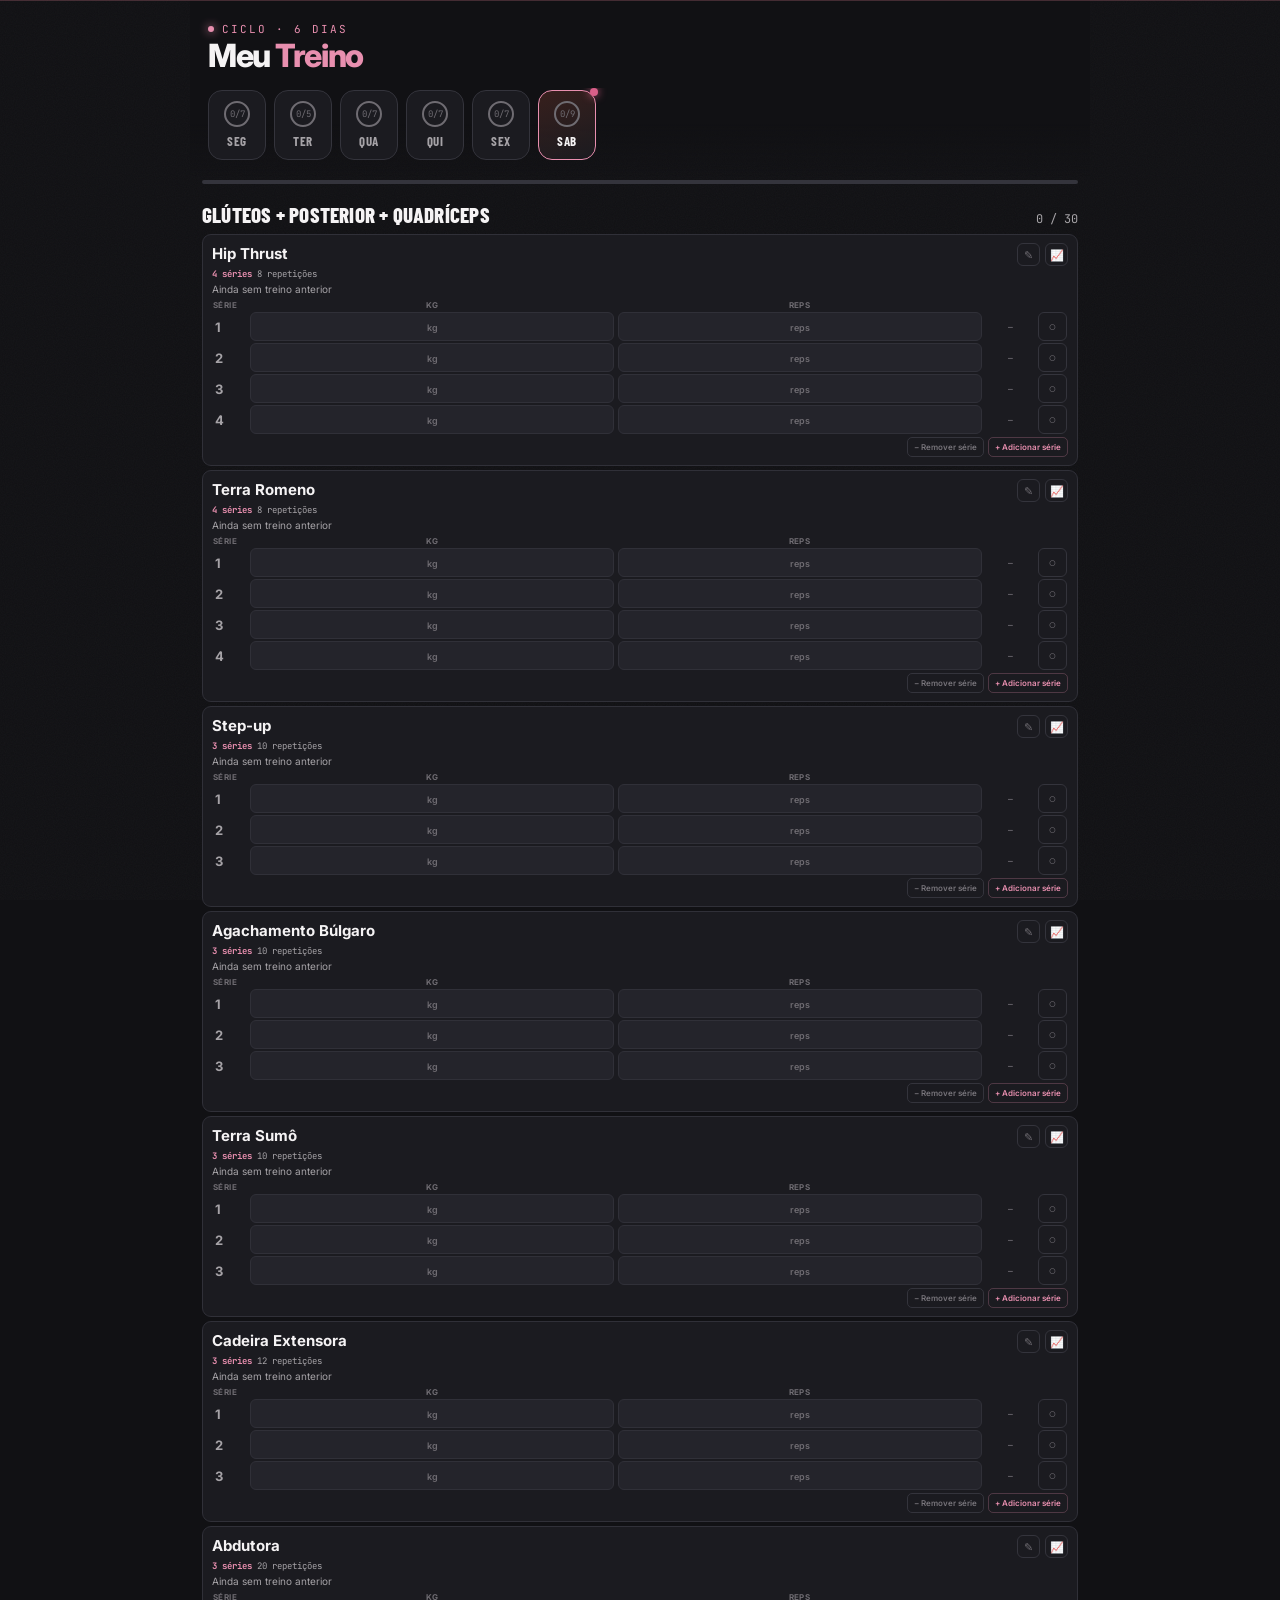
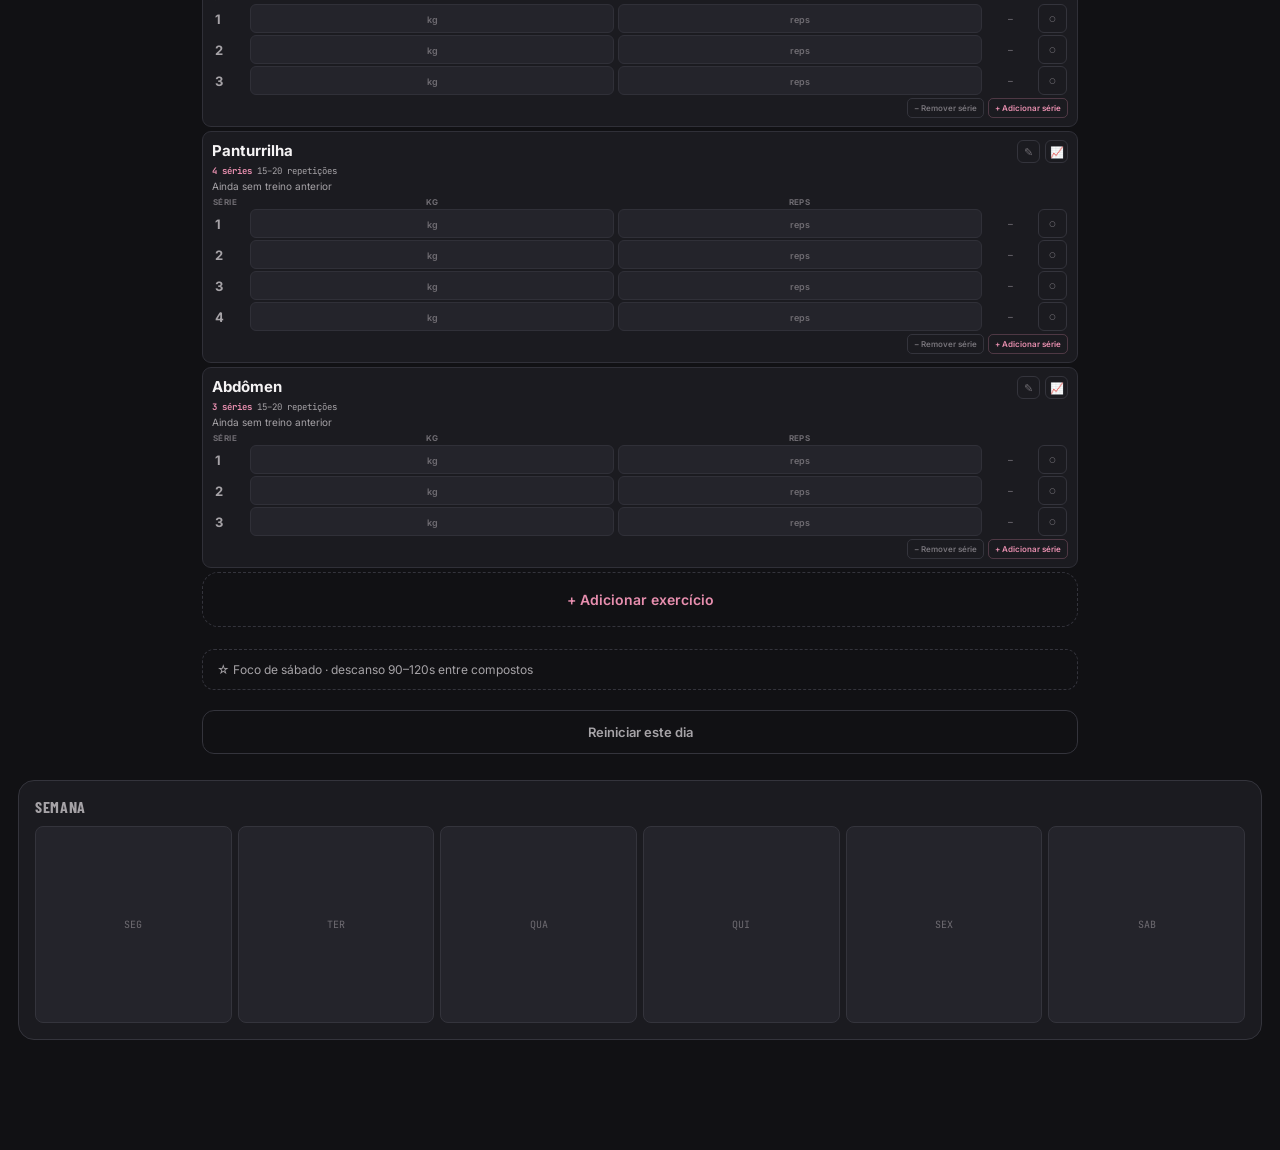
==== index.html @ 40e63bc5 "Update fmt.Println message from 'Hello' to 'Goodbye'" ====
<!DOCTYPE html>
<html lang="pt-BR">
<head>
<meta charset="UTF-8">
<meta name="viewport" content="width=device-width, initial-scale=1.0, maximum-scale=1.0">
<title>Treino — 6 Dias</title>
<link rel="stylesheet" href="css/style.css">
<link rel="preconnect" href="https://fonts.googleapis.com">
<link href="https://fonts.googleapis.com/css2?family=Barlow+Condensed:wght@600;700;800&family=Inter:wght@400;500;600;700&family=JetBrains+Mono:wght@500;700&display=swap" rel="stylesheet">
<style>

  /* =========================================
   1. CORES E CONFIGURAÇÕES
   ========================================= */

  :root{
  --bg: #111114;
  --card: #1B1B20;
  --card-hi: #24242B;
  --line: #34343C;

  --coral: #E88FAF;
  --teal: #D95F89;

  --text: #F5F3F4;
  --muted: #A6A3A7;
  --muted-2: #6F6C72;
}

/* =========================================
   2. BASE DA PÁGINA
   ========================================= */

  *{box-sizing:border-box; -webkit-tap-highlight-color: transparent;}
  html,body{margin:0; padding:0;}
  body{
    background: var(--bg); color: var(--text); font-family:'Inter', sans-serif;
    min-height:100vh; padding-bottom: 110px;
  }
  .save-error{
    position: fixed; top:0; left:0; right:0; z-index:50;
    background: #3A1D16; border-bottom: 1px solid var(--coral); color:#FFD9CC;
    font-family:'Inter',sans-serif; font-size:12px; line-height:1.4;
    padding: 10px 16px; text-align:center;
    transform: translateY(-100%); transition: transform .25s ease;
  }
  .save-error.show{ transform: translateY(0); }

  .noise{
    position:fixed; inset:0; pointer-events:none; opacity:0.035; z-index:0;
    background-image: url("data:image/svg+xml,%3Csvg xmlns='http://www.w3.org/2000/svg' width='120' height='120'%3E%3Cfilter id='n'%3E%3CfeTurbulence type='fractalNoise' baseFrequency='0.9' numOctaves='2' stitchTiles='stitch'/%3E%3C/filter%3E%3Crect width='100%25' height='100%25' filter='url(%23n)'/%3E%3C/svg%3E");
  }

/* =========================================
   3. CABEÇALHO
   ========================================= */

  header{
    position:sticky; top:0; z-index:20;
    background: linear-gradient(180deg, var(--bg) 70%, transparent);
    padding: 22px 18px 10px;
  }
  .eyebrow{
    font-family:'JetBrains Mono', monospace; font-size: 11px; letter-spacing: 0.18em;
    color: var(--coral); text-transform: uppercase; margin-bottom: 4px;
    display:flex; align-items:center; gap:8px;
  }
  .eyebrow::before{
    content:''; width:6px; height:6px; background:var(--coral); border-radius:50%;
    box-shadow: 0 0 10px var(--coral);
  }
 h1{
  font-family:'Inter', sans-serif;
  font-weight:800;
  font-size:32px;
  letter-spacing:-0.04em;
  margin:0 0 16px;
  line-height:1;
  text-transform:none;
  color:var(--text);
}

h1 span{
  color:var(--coral);
}
  h1 span{ color: var(--coral); }

  /* =========================================
   4. DIAS DA SEMANA
   ========================================= */

  .week-strip{ display:flex; gap:8px; overflow-x:auto; padding: 2px 0 6px; scrollbar-width:none; }
  .week-strip::-webkit-scrollbar{display:none;}
  .day-tab{
    flex: 0 0 auto; display:flex; flex-direction:column; align-items:center; gap:6px;
    padding: 10px 14px; border-radius: 14px; border:1px solid var(--line); background: var(--card);
    cursor:pointer; min-width: 58px; transition: all .15s ease; position:relative;
  }
  .day-tab .d{
    font-family:'Barlow Condensed', sans-serif; font-weight:700; font-size:13px;
    letter-spacing:0.04em; color:var(--muted); text-transform:uppercase;
  }
  .day-tab .ring{
    width:26px; height:26px; border-radius:50%; border:2px solid var(--muted-2);
    display:flex; align-items:center; justify-content:center;
    font-family:'JetBrains Mono',monospace; font-size:9px; color:var(--muted-2);
  }
  .day-tab.active{ border-color: var(--coral); background: linear-gradient(160deg, rgba(255,107,74,0.16), var(--card)); }
  .day-tab.active .d{ color: var(--text); }
  .day-tab.today::after{
    content:''; position:absolute; top:-3px; right:-3px; width:8px; height:8px; border-radius:50%;
    background:var(--teal); box-shadow: 0 0 8px var(--teal);
  }
  .day-tab.done .ring{ border-color: var(--teal); color:var(--teal); }
  .day-tab.done .ring::after{ content:'✓'; }

  main{ padding: 8px 18px 0; position:relative; z-index:1; }

  /* =========================================
   5. GRUPOS MUSCULARES
   ========================================= */

  .group-header{ display:flex; justify-content:space-between; align-items:flex-end; margin: 18px 0 12px; }
  .group-header .muscle{
    font-family:'Barlow Condensed', sans-serif; font-weight:700; font-size:24px;
    text-transform:uppercase; letter-spacing:0.01em;
  }
  .group-header .count{ font-family:'JetBrains Mono', monospace; font-size:12px; color:var(--muted); }

  .progress-track{ height:4px; background:var(--line); border-radius:2px; overflow:hidden; margin-bottom:18px; }
  .progress-fill{
    height:100%; background: linear-gradient(90deg, var(--coral), #FF9166); border-radius:2px;
    transition: width .35s ease;
  }

  /* =========================================
   6. CARDS DOS EXERCÍCIOS
   ========================================= */

  .exercise.checked{
    border-color: rgba(73,184,166,0.4);
    background: linear-gradient(160deg, rgba(73,184,166,0.09), var(--card));
  }
  .ex-row{ display:flex; align-items:flex-start; gap:12px; }
  .ex-body{ flex:1; min-width:0; }
  .ex-name-row{ display:flex; align-items:center; gap:8px; }
.ex-name{
  font-weight:700;
  font-size:13px;
  flex:1;
  line-height:1.1;
}
  .exercise.checked .ex-name{ color: var(--muted); text-decoration: line-through; text-decoration-color: var(--muted-2); }
  .icon-btn{
    flex: 0 0 auto; width:24px; height:24px; border-radius:7px; border:1px solid var(--line);
    background:transparent; color:var(--muted-2); display:flex; align-items:center; justify-content:center;
    cursor:pointer; font-size:11px;
  }
  .icon-btn.on{ color: var(--coral); border-color: var(--coral); }
 .ex-meta{
  font-family:'JetBrains Mono',monospace;
  font-size:9px;
  color:var(--muted);
  display:flex;
  gap:6px;
  flex-wrap:wrap;
  margin-top:2px;
  align-items:center;
}
  .ex-meta b{ color:var(--coral); font-weight:700; }
  .exercise.checked .ex-meta b{ color: var(--teal); }
  .set-count{ font-family:'JetBrains Mono',monospace; color: var(--muted-2); margin-left:auto; }
  .exercise.checked .set-count{ color: var(--teal); }

.weight-input{
  flex:0 0 auto;
  width:74px;
  background:#FFF;
  border:1px solid var(--line);
  border-radius:10px;
  color:var(--text);
  font-family:'Inter',sans-serif;
  font-size:13px;
  text-align:center;
  padding:10px 4px;
}
  .weight-input::placeholder{ color: var(--muted-2); font-size:10px; }
  .weight-input:focus{ outline:none; border-color: var(--coral); }

  .prev-chip{ margin-top:6px; font-family:'JetBrains Mono',monospace; font-size:11px; color: var(--muted-2); }
  .prev-chip b{ color: var(--coral); font-weight:700; }
  .prev-chip.empty{ font-style: italic; }

/* =========================================
   7. TABELA DE SÉRIES
   ========================================= */

.set-table{
  margin-top:7px;
  width:100%;
}

.set-table-header{
  padding:0 2px 3px;
  color:var(--muted-2);
  font-size:8px;
  font-weight:700;
  letter-spacing:.06em;
  text-align:center;
}

.set-table-header div:first-child{
  text-align:left;
}

.set-table-row{
  margin-bottom:3px;
}

.set-number{
  font-size:14px;
  font-weight:700;
  color:var(--muted);
  padding-left:4px;
}

.set-input{
  width:100%;
  height:30px;

  border:1px solid #303038;
  background:#24242B;
  border-radius:6px;

  color:var(--text);

  font-family:'Inter',sans-serif;
  font-size:13px;
  font-weight:700;

  text-align:center;
  padding:2px 3px;
}

.set-input::placeholder{
  color:var(--muted-2);
  font-size:9px;
}

.set-input:focus{
  outline:none;
  border-color:var(--coral);
  box-shadow:0 0 0 2px rgba(232,143,175,.12);
}

.set-check{
  width:30px;
  height:30px;
  border-radius:8px;
  border:1px solid #34343C;
  background:#1B1B20;
  color:var(--muted-2);
  font-size:14px;
  font-weight:700;
  cursor:pointer;
}

.set-check.done{
  background:var(--coral);
  border-color:var(--coral);
  color:#111114;
}

/* =========================================
   8. HISTÓRICO
   ========================================= */

.previous-workout{
  margin-top:3px;
  font-size:10px;
  color:var(--muted);
}

.previous-workout strong{
  color:var(--coral);
  font-weight:700;
}

.copy-weight-btn{
  margin-left:6px;
  padding:2px 6px;
  border-radius:5px;
  border:1px solid rgba(232,143,175,.3);
  background:transparent;
  color:var(--coral);
  font-family:'Inter',sans-serif;
  font-size:9px;
  font-weight:600;
  cursor:pointer;
}

.copy-weight-btn:active{
  transform:scale(.96);
}

.previous-workout strong{
  color:var(--coral);
  font-weight:700;
}
  .set-pill{
    width:34px; height:34px; border-radius:10px; border: 2px solid var(--muted-2);
    display:flex; align-items:center; justify-content:center;
    font-family:'JetBrains Mono',monospace; font-weight:700; font-size:13px;
    color: var(--muted); cursor:pointer; transition: all .12s ease; flex: 0 0 auto;
  }
  .set-pill:active{ transform: scale(0.92); }
  .set-pill.on{ background: var(--teal); border-color: var(--teal); color:#0E1A18; }
  .set-adjust{
    width:34px; height:34px; border-radius:10px; border: 1px dashed var(--line); background:transparent;
    display:flex; align-items:center; justify-content:center; color:var(--muted); cursor:pointer;
    font-size:16px; flex:0 0 auto;
  }
  .set-adjust:active{ border-color: var(--coral); color:var(--coral); }
  .set-adjust.minus{ font-size:18px; }

  .mini-hist{ display:flex; gap:6px; overflow-x:auto; margin-top:12px; scrollbar-width:none; }
  .mini-hist::-webkit-scrollbar{ display:none; }
  .mh-chip{
    flex: 0 0 auto; display:flex; flex-direction:column; align-items:center; gap:2px;
    padding: 6px 10px; border-radius:8px; background: var(--card-hi); border:1px solid var(--line);
    font-family:'JetBrains Mono',monospace; font-size:10px;
  }
  .mh-chip .mh-d{ color: var(--muted-2); }
  .mh-chip .mh-w{ color: var(--text); font-weight:700; font-size:12px; }
  .mh-chip.up .mh-w{ color: var(--teal); }
  .mh-chip.down .mh-w{ color: var(--coral); }

  .history-panel{ margin-top:12px; padding-top:12px; border-top:1px dashed var(--line); display:none; }
  .history-panel.open{ display:block; }
  .history-panel .h-title{
    font-family:'JetBrains Mono',monospace; font-size:10px; letter-spacing:0.08em;
    color:var(--muted-2); text-transform:uppercase; margin-bottom:8px;
  }

/* 8.1 LISTA DO HISTÓRICO */

  .hist-list{ display:flex; flex-direction:column; gap:6px; }
  .hist-item{ display:flex; justify-content:space-between; align-items:center; font-family:'JetBrains Mono',monospace; font-size:12px; }
  .hist-item .hd{ color:var(--muted); }
  .hist-item .hw{ color:var(--text); font-weight:700; }
  .hist-item .hw.up{ color: var(--teal); }
  .hist-item .hw.down{ color: var(--coral); }
  .hist-empty{ font-size:12px; color:var(--muted-2); font-style:italic; }

/* 8.2 EDIÇÃO DO EXERCÍCIO */

  .edit-panel{
    margin-top:12px; padding-top:12px; border-top:1px dashed var(--line);
    display:none; flex-direction:column; gap:8px;
  }
  .edit-panel.open{ display:flex; }
  .edit-panel label{
    font-family:'JetBrains Mono',monospace; font-size:10px; letter-spacing:0.06em;
    color:var(--muted-2); text-transform:uppercase; margin-bottom:3px; display:block;
  }
  .edit-panel input{
    width:100%; background: var(--card-hi); border:1px solid var(--line); border-radius:8px;
    color: var(--text); font-family:'Inter',sans-serif; font-size:13px; padding:9px 10px;
  }
  .edit-panel input:focus{ outline:none; border-color: var(--coral); }
  .edit-row-actions{ display:flex; gap:8px; margin-top:4px; }
  .edit-row-actions button{
    flex:1; padding:9px 0; border-radius:9px; border:1px solid var(--line); background:transparent;
    color: var(--text); font-family:'Inter',sans-serif; font-weight:600; font-size:12px; cursor:pointer;
  }
  .edit-row-actions button.save{ background: var(--teal); border-color: var(--teal); color:#0E1A18; }
  .edit-row-actions button.del{ color: var(--coral); border-color: var(--coral-dim, #7A3A2C); }

  .rest-note{
    display:flex; align-items:center; gap:8px; font-size:12px; color:var(--muted); margin: 22px 0 10px;
    padding: 12px 14px; border-radius:12px; border:1px dashed var(--line);
  }

  /* =========================================
   9. ADICIONAR EXERCÍCIO
   ========================================= */

  .add-exercise-card{
    border: 1px dashed var(--line); border-radius:16px; padding:14px 16px; margin-bottom:10px;
  }
  .add-exercise-btn{
    display:flex; align-items:center; justify-content:center; gap:8px; width:100%;
    background:transparent; border:none; color: var(--coral); font-family:'Inter',sans-serif;
    font-weight:600; font-size:14px; cursor:pointer; padding:4px 0;
  }
  .add-form{ display:none; flex-direction:column; gap:8px; margin-top:12px; }
  .add-form.open{ display:flex; }
  .add-form label{
    font-family:'JetBrains Mono',monospace; font-size:10px; letter-spacing:0.06em;
    color:var(--muted-2); text-transform:uppercase; margin-bottom:3px; display:block;
  }
  .add-form input{
    width:100%; background: var(--card-hi); border:1px solid var(--line); border-radius:8px;
    color: var(--text); font-family:'Inter',sans-serif; font-size:13px; padding:9px 10px;
  }
  .add-form input:focus{ outline:none; border-color: var(--coral); }
  .add-form .stepper{ display:flex; align-items:center; gap:10px; }
  .add-form .stepper button{
    width:32px; height:32px; border-radius:8px; border:1px solid var(--line); background:transparent;
    color:var(--text); font-size:16px; cursor:pointer;
  }
  .add-form .stepper .val{ font-family:'JetBrains Mono',monospace; font-weight:700; font-size:14px; min-width:20px; text-align:center; }
  .add-form .actions{ display:flex; gap:8px; margin-top:4px; }
  .add-form .actions button{
    flex:1; padding:10px 0; border-radius:9px; border:1px solid var(--line); background:transparent;
    color: var(--text); font-family:'Inter',sans-serif; font-weight:600; font-size:13px; cursor:pointer;
  }
  .add-form .actions button.save{ background: var(--coral); border-color: var(--coral); color:#20120C; }

  .reset-btn{
    display:block; width:100%; margin: 20px 0 4px; padding: 13px; background: transparent;
    border:1px solid var(--line); border-radius:12px; color: var(--muted); font-family:'Inter',sans-serif;
    font-weight:600; font-size:13px; cursor:pointer;
  }
  .reset-btn:active{ border-color: var(--coral); color: var(--coral); }

/* =========================================
   10. RESUMO DA SEMANA
   ========================================= */

  .week-summary{ margin: 26px 18px 0; padding: 16px; border-radius:16px; background: var(--card); border:1px solid var(--line); }
  .week-summary .title{
    font-family:'Barlow Condensed',sans-serif; font-weight:700; font-size:16px;
    text-transform:uppercase; letter-spacing:0.04em; color:var(--muted); margin-bottom:10px;
  }
  .grid6{ display:grid; grid-template-columns: repeat(6,1fr); gap:6px; }
  .grid6 .cell{
    aspect-ratio:1; border-radius:8px; background:var(--card-hi); display:flex; align-items:center;
    justify-content:center; font-family:'JetBrains Mono',monospace; font-size:10px; color:var(--muted-2);
    border:1px solid var(--line);
  }
  .grid6 .cell.done{ background: rgba(73,184,166,0.18); border-color:var(--teal); color:var(--teal); }

/* =========================================
   11. RELÓGIO DE DESCANSO
   ========================================= */

.timer-bar{
  position:fixed;
  left:calc(50% - 360px);
  bottom:12px;
  right:auto;

  width:190px;

  z-index:40;

  background:#1B1B20;
  border:1px solid #303038;
  border-radius:10px;

  padding:7px 8px;

  box-shadow:0 6px 18px rgba(0,0,0,.40);

  display:none;
}

.timer-bar.show{
  display:block;
}

.timer-top{
  display:flex;
  align-items:center;
  justify-content:space-between;
  margin-bottom:4px;
}

.timer-label{
  font-family:'JetBrains Mono',monospace;
  font-size:8px;
  letter-spacing:.06em;
  color:var(--muted);
  text-transform:uppercase;
}

.timer-digits{
  font-family:'JetBrains Mono',monospace;
  font-weight:700;
  font-size:18px;
  line-height:1;
  color:var(--text);
}

.timer-digits.done{
  color:var(--teal);
}

.timer-track{
  height:3px;
  background:var(--line);
  border-radius:2px;
  overflow:hidden;
  margin-bottom:5px;
}

.timer-fill{
  height:100%;
  background:var(--coral);
  border-radius:2px;
  transition:width 1s linear;
}

.timer-controls{
  display:flex;
  gap:4px;
  align-items:center;
}

.timer-controls button{
  flex:1;
  padding:5px 0;

  border-radius:6px;
  border:1px solid var(--line);

  background:transparent;
  color:var(--text);

  font-family:'Inter',sans-serif;
  font-weight:600;
  font-size:9px;

  cursor:pointer;
}

.timer-controls button.ghost{
  flex:0 0 auto;
  padding:5px 7px;
  color:var(--muted);
}

.timer-presets{
  display:flex;
  gap:4px;
  margin-top:5px;
}

.timer-presets button{
  flex:1;
  padding:3px 0;

  border-radius:5px;
  border:1px solid var(--line);

  background:transparent;
  color:var(--muted);

  font-family:'JetBrains Mono',monospace;
  font-size:8px;

  cursor:pointer;
}

.timer-presets button.active{
  border-color:var(--coral);
  color:var(--coral);
}


/* =========================================
   12. CELULAR
   ========================================= */
   
   @media(max-width:700px){

  .timer-bar{
  width:230px;
  left:10px;
  right:auto;
  bottom:10px;
  padding:9px 10px;
}

  .timer-digits{
    font-size:17px;
  }

  .timer-controls button{
    font-size:8px;
    padding:4px 0;
  }

  .timer-presets button{
    font-size:8px;
    padding:3px 0;
  }

}
/* =========================================
   13. LAYOUT COMPACTO
   ========================================= */

main{
  max-width:900px;
  margin:0 auto;
  padding:4px 12px 0;
}

header{
  max-width:900px;
  margin:0 auto;
}

/* Título do grupo */

.group-header{
  margin:12px 0 7px;
}

.group-header .muscle{
  font-size:21px;
  font-weight:800;
}

/* =========================================
   CARD DO EXERCÍCIO
   ========================================= */

.exercise{
  width:100%;
  background:#1B1B20;
  border:1px solid #303038;
  border-radius:9px;
  padding:8px 9px;
  margin-bottom:4px;
  box-shadow:none;
}

.exercise.checked{
  background:#1B1B20;
}

/* =========================================
   CABEÇALHO DO EXERCÍCIO
   ========================================= */

.ex-row{
  display:flex;
  align-items:flex-start;
  gap:6px;
}

.ex-body{
  flex:1;
  min-width:0;
}

.ex-name-row{
  display:flex;
  align-items:center;
  gap:5px;
}

.ex-name{
  font-size:15px;
  font-weight:700;
  line-height:1.1;
  flex:1;
}

.icon-btn{
  width:23px;
  height:23px;
  border-radius:6px;
  font-size:11px;
}

/* Série / repetições */

.ex-meta{
  font-size:9px;
  gap:5px;
  margin-top:2px;
}

/* =========================================
   ÚLTIMO TREINO
   ========================================= */

.copy-weight-btn{
  margin-left:6px;
  padding:2px 6px;
  border-radius:5px;
  border:1px solid rgba(232,143,175,.3);
  background:transparent;
  color:var(--coral);
  font-family:'Inter',sans-serif;
  font-size:9px;
  font-weight:600;
  cursor:pointer;
}

.copy-weight-btn:active{
  transform:scale(.96);
}

/* =========================================
   TABELA
   SÉRIE | KG | REPS | ANT. | ✓
   ========================================= */

.set-table{
  width:100%;
  margin-top:5px;
}

.set-table-header,
.set-table-row{
  display:grid;
  grid-template-columns:
    34px
    minmax(0,1fr)
    minmax(0,1fr)
    48px
    30px;

  gap:4px;
  align-items:center;
}

/* Cabeçalho */

.set-table-header{
  padding:0 1px 2px;

  color:var(--muted-2);

  font-size:8px;
  font-weight:700;

  letter-spacing:.05em;
  text-align:center;
}

.set-table-header div:first-child{
  text-align:left;
}

/* Linhas */

.set-table-row{
  margin-bottom:2px;
}

/* Número da série */

.set-number{
  font-size:13px;
  font-weight:700;
  color:var(--muted);
  padding-left:3px;
}

/* =========================================
   KG / REPS
   ========================================= */

.set-input{
  width:100%;
  height:29px;

  border:1px solid #303038;
  background:#24242B;
  border-radius:6px;

  color:var(--text);

  font-family:'Inter',sans-serif;
  font-size:12px;
  font-weight:600;

  text-align:center;

  padding:2px 3px;
}

.set-input::placeholder{
  color:var(--muted-2);
  font-size:9px;
}

.set-input:focus{
  outline:none;
  border-color:var(--coral);
  box-shadow:0 0 0 1px rgba(232,143,175,.12);
}

/* =========================================
   13.1 PESO ANTERIOR
   ========================================= */

.previous-weight{
  text-align:center;

  color:var(--muted-2);

  font-family:'JetBrains Mono',monospace;
  font-size:8px;
  font-weight:600;

  white-space:nowrap;
  overflow:hidden;
}

/* =========================================
   13.2 MARCAR SÉRIE
   ========================================= */

.set-check{
  width:29px;
  height:29px;

  border-radius:6px;
  border:1px solid #34343C;

  background:#1B1B20;

  color:var(--muted-2);

  font-size:13px;
  font-weight:700;

  cursor:pointer;
}

.set-check.done{
  background:var(--coral);
  border-color:var(--coral);
  color:#111114;
}

/* =========================================
   13.3 BOTÕES DE SÉRIE
   ========================================= */

.series-actions{
  display:flex;
  justify-content:flex-end;
  gap:4px;
  margin-top:3px;
}

.series-actions button{
  height:20px;
  padding:0 6px;

  border-radius:5px;
  border:1px solid #34343C;

  background:transparent;
  color:#77747A;

  font-family:'Inter',sans-serif;
  font-size:8px;
  font-weight:600;

  cursor:pointer;
}

.series-actions .add-set-btn{
  color:var(--coral);
  border-color:rgba(232,143,175,.25);
}

/* =========================================
   MOBILE
   ========================================= */

@media(max-width:700px){

.timer-bar{
  width:205px;
  right:8px;
  bottom:8px;
  padding:7px 9px;
  border-radius:11px;
}

.timer-digits{
  font-size:21px;
}

.timer-controls button{
  font-size:8px;
  padding:5px 0;
}

.timer-presets button{
  font-size:8px;
  padding:3px 0;
}

.timer-bar{
  width: 230px;
  right: 10px;
  bottom: 10px;
  padding: 9px 10px;
}

  main{
    padding:4px 10px 0;
  }

  header{
    padding:16px 10px 7px;
  }

  h1{
    font-size:29px;
    margin-bottom:10px;
  }

  .week-strip{
    gap:5px;
  }

  .day-tab{
    min-width:52px;
    padding:7px 10px;
    border-radius:9px;
  }

  .day-tab .ring{
    width:23px;
    height:23px;
  }

  .group-header{
    margin:11px 0 6px;
  }

  .group-header .muscle{
    font-size:20px;
  }

  .exercise{
    padding:8px;
    border-radius:8px;
    margin-bottom:4px;
  }

  .ex-name{
    font-size:15px;
  }

  .ex-meta{
    font-size:9px;
  }

  .previous-workout{
    font-size:9px;
  }

  .set-table{
    margin-top:5px;
  }

  .set-table-header,
.set-table-row{
  display:grid;
  grid-template-columns: 38px 72px 72px 48px 30px;
  gap:4px;
  align-items:center;
}

.set-table{
  width:max-content;
  min-width:0;
  margin-top:5px;
}

 .set-input{
  width:72px;
  height:30px;

  border:1px solid #303038;
  background:#24242B;
  border-radius:6px;

  color:var(--text);

  font-family:'Inter',sans-serif;
  font-size:13px;
  font-weight:700;

  text-align:center;
  padding:2px 3px;
}

  .set-check{
    width:28px;
    height:28px;
  }

  .set-number{
    font-size:12px;
  }

.previous-weight{
  width:48px;
  text-align:center;

  color:var(--muted-2);

  font-family:'JetBrains Mono',monospace;
  font-size:8px;
  font-weight:600;

  white-space:nowrap;
}
/* BOTÕES DE SÉRIE */

.series-actions{
  display:flex;
  justify-content:center;
  gap:4px;
  margin-top:4px;
}

.series-actions button{
  flex:0 0 auto;
  height:22px;
  padding:0 7px;
  border-radius:5px;
  border:1px solid #34343C;
  background:transparent;
  color:#77747A;
  font-family:'Inter',sans-serif;
  font-size:9px;
  font-weight:600;
  cursor:pointer;
}

.series-actions .add-set-btn{
  color:#E88FAF;
  border-color:rgba(232,143,175,.25);
}

.series-actions .remove-set-btn{
  color:#77747A;
}

} /* fecha o @media */

</style>
</head>
<body>
<div class="noise"></div>
<div class="save-error" id="saveError">⚠ Não foi possível salvar. Seu navegador pode estar bloqueando armazenamento local (modo privado/anônimo, ou espaço cheio). Os dados desta sessão podem se perder ao fechar a aba.</div>

<header>
  <div class="eyebrow">Ciclo · 6 dias</div>
<h1>Meu <span>Treino</span></h1>
  <div class="week-strip" id="weekStrip"></div>
</header>

<main>
  <div class="progress-track"><div class="progress-fill" id="progressFill" style="width:0%"></div></div>
  <div class="group-header">
    <div class="muscle" id="muscleTitle"></div>
    <div class="count" id="exCount"></div>
  </div>
  <div id="exerciseList"></div>

  <div class="add-exercise-card">
    <button class="add-exercise-btn" id="addExBtn">+ Adicionar exercício</button>
    <div class="add-form" id="addForm">
      <div>
        <label>Nome do exercício</label>
        <input type="text" id="newExName" placeholder="Ex: Elevação pélvica">
      </div>
      <div>
        <label>Repetições</label>
        <input type="text" id="newExReps" placeholder="Ex: 10 repetições">
      </div>
      <div>
        <label>Séries</label>
        <div class="stepper">
          <button type="button" id="newExMinus">−</button>
          <div class="val" id="newExSetsVal">3</div>
          <button type="button" id="newExPlus">+</button>
        </div>
      </div>
      <div class="actions">
        <button id="newExCancel">Cancelar</button>
        <button class="save" id="newExSave">Adicionar</button>
      </div>
    </div>
  </div>

  <div class="rest-note" id="restNote"></div>
  <button class="reset-btn" id="resetBtn">Reiniciar este dia</button>
</main>

<div class="week-summary">
  <div class="title">Semana</div>
  <div class="grid6" id="weekGrid"></div>
</div>

<div class="timer-bar" id="timerBar">
  <div class="timer-top">
    <div class="timer-label" id="timerLabel">Descanso</div>
    <div class="timer-digits" id="timerDigits">01:30</div>
  </div>
  <div class="timer-track"><div class="timer-fill" id="timerFill" style="width:100%"></div></div>
  <div class="timer-controls">
    <button id="timerToggle">Pausar</button>
    <button id="timerAdd">+15s</button>
    <button class="ghost" id="timerStop">✕</button>
  </div>
  <div class="timer-presets" id="timerPresets"></div>
</div>

<script>

/* =========================================
   12. DADOS DOS TREINOS
   ========================================= */

const DATA = [
  { day:"SEGUNDA", short:"SEG", muscle:"Ombros + Tríceps", rest:"Isolados: 60–90s · Compostos: 90–120s",
    ex:[
      {n:"Desenvolvimento com halteres", s:"4 séries", r:"8 repetições"},
      {n:"Elevação lateral", s:"4 séries", r:"12 repetições"},
      {n:"Desenvolvimento na máquina", s:"3 séries", r:"10 repetições"},
      {n:"Crucifixo inverso", s:"3 séries", r:"12 repetições"},
      {n:"Tríceps corda", s:"4 séries", r:"10 repetições"},
      {n:"Tríceps francês", s:"3 séries", r:"10 repetições"},
      {n:"Tríceps testa", s:"3 séries", r:"10 repetições"},
    ]},

  { day:"TERÇA", short:"TER", muscle:"Quadríceps + Glúteos", rest:"Isolados: 60–90s · Compostos: 90–120s",
    ex:[
      {n:"Agachamento livre", s:"4 séries", r:"8 repetições"},
      {n:"Leg Press", s:"4 séries", r:"10 repetições"},
      {n:"Cadeira extensora", s:"3 séries", r:"12 repetições"},
      {n:"Afundo", s:"3 séries", r:"10 repetições"},
      {n:"Abdutora", s:"4 séries", r:"15–20 repetições"},
    ]},
  { day:"QUARTA", short:"QUA", muscle:"Costas + Bíceps", rest:"Isolados: 60–90s · Compostos: 90–120s",
    ex:[
      {n:"Puxada alta", s:"4 séries", r:"10 repetições"},
      {n:"Remada curvada", s:"4 séries", r:"8 repetições"},
      {n:"Remada baixa", s:"3 séries", r:"10 repetições"},
      {n:"Pulldown", s:"3 séries", r:"12 repetições"},
      {n:"Rosca direta", s:"4 séries", r:"10 repetições"},
      {n:"Rosca alternada", s:"3 séries", r:"10 repetições"},
      {n:"Rosca martelo", s:"3 séries", r:"12 repetições"},
    ]},
  { day:"QUINTA", short:"QUI", muscle:"Ombros + Tríceps", rest:"Isolados: 60–90s · Compostos: 90–120s",
    ex:[
      {n:"Desenvolvimento com barra ou máquina", s:"4 séries", r:"8 repetições"},
      {n:"Elevação lateral na polia", s:"3 séries", r:"12 repetições"},
      {n:"Face Pull", s:"3 séries", r:"15 repetições"},
      {n:"Elevação frontal", s:"3 séries", r:"12 repetições"},
      {n:"Tríceps corda", s:"3 séries", r:"12 repetições"},
      {n:"Tríceps unilateral", s:"3 séries", r:"12 repetições"},
      {n:"Mergulho no banco", s:"3 séries", r:"12 repetições"},
    ]},
  { day:"SEXTA", short:"SEX", muscle:"Costas + Bíceps", rest:"Isolados: 60–90s · Compostos: 90–120s",
    ex:[
      {n:"Barra fixa ou puxada", s:"4 séries", r:"8 repetições"},
      {n:"Remada cavalinho", s:"4 séries", r:"10 repetições"},
      {n:"Remada unilateral", s:"3 séries", r:"10 repetições"},
      {n:"Pullover na polia", s:"3 séries", r:"12 repetições"},
      {n:"Rosca Scott", s:"3 séries", r:"10 repetições"},
      {n:"Rosca inclinada", s:"3 séries", r:"10 repetições"},
      {n:"Rosca martelo na corda", s:"3 séries", r:"12 repetições"},
    ]},
  { day:"SÁBADO", short:"SAB", muscle:"Glúteos + Posterior + Quadríceps", rest:"Foco de sábado · descanso 90–120s entre compostos",
    ex:[
      {n:"Hip Thrust", s:"4 séries", r:"8 repetições"},
      {n:"Terra Romeno", s:"4 séries", r:"8 repetições"},
      {n:"Step-up", s:"3 séries", r:"10 repetições"},
      {n:"Agachamento Búlgaro", s:"3 séries", r:"10 repetições"},
      {n:"Terra Sumô", s:"3 séries", r:"10 repetições"},
      {n:"Cadeira Extensora", s:"3 séries", r:"12 repetições"},
      {n:"Abdutora", s:"3 séries", r:"20 repetições"},
      {n:"Panturrilha", s:"4 séries", r:"15–20 repetições"},
      {n:"Abdômen", s:"3 séries", r:"15–20 repetições"},
    ]},
];

/* =========================================
   13. VARIÁVEIS DO APP
   ========================================= */

let state = {};       // { dayIndex: { exId: {sets:[bool], weight:''} } }
let history = {};     // { exId: [{date, weight}] }
let expanded = {};     // UI: history panels open, key exId
let editing = {};      // UI: edit panels open, key exId
let customEx = {};      // { dayIndex: [ {id,n,s,r}, ... ] } — overrides DATA[i].ex once touched
let activeDay = 0;
let addFormOpen = false;
let newExSets = 3;

/* =========================================
   14. DATA E IDENTIFICAÇÃO
   ========================================= */

const jsWeekday = new Date().getDay();
const map = {1:0, 2:1, 3:2, 4:3, 5:4, 6:5, 0:5};
activeDay = map[jsWeekday];

/* =========================================
   15. FUNÇÕES DE DATA
   ========================================= */

function todayStr(){
  const d = new Date();
  return d.getFullYear()+'-'+String(d.getMonth()+1).padStart(2,'0')+'-'+String(d.getDate()).padStart(2,'0');
}
function fmtDate(str){
  const [y,m,d] = str.split('-');
  return d+'/'+m;
}
function uid(){ return 'ex-'+Date.now()+'-'+Math.floor(Math.random()*10000); }

/* =========================================
   16. LISTA DE EXERCÍCIOS
   ========================================= */

function exList(i){
  if(!customEx[i]){
    customEx[i] = DATA[i].ex.map((e,idx)=>({ id:'d'+i+'-'+idx, n:e.n, s:e.s, r:e.r }));
  }
  return customEx[i];
}

/* =========================================
   17. ARMAZENAMENTO
   ========================================= */

const STORAGE_KEYS = {
  state: 'treino-state',
  history: 'treino-history',
  customEx: 'treino-custom-exercises'
};

function storageGet(key){
  try{
    const raw = window.localStorage.getItem(key);
    return raw ? JSON.parse(raw) : null;
  }catch(e){
    console.error('Erro ao ler localStorage:', e);
    return null;
  }
}
function storageSet(key, value){
  try{
    window.localStorage.setItem(key, JSON.stringify(value));
    return true;
  }catch(e){
    console.error('Erro ao salvar no localStorage:', e);
    showSaveError();
    return false;
  }
}
function showSaveError(){
  const el = document.getElementById('saveError');
  if(!el) return;
  el.classList.add('show');
  clearTimeout(showSaveError._t);
  showSaveError._t = setTimeout(()=> el.classList.remove('show'), 4000);
}

function saveCustom(){ storageSet(STORAGE_KEYS.customEx, customEx); }

function loadAll(){
  state = storageGet(STORAGE_KEYS.state) || {};
  history = storageGet(STORAGE_KEYS.history) || {};
  customEx = storageGet(STORAGE_KEYS.customEx) || {};
  render();
}

/* =========================================
   18. SALVAR E CARREGAR DADOS
   ========================================= */

function saveState(){ storageSet(STORAGE_KEYS.state, state); }
function saveHistory(){ storageSet(STORAGE_KEYS.history, history); }

function getDayState(i){ if(!state[i]) state[i] = {}; return state[i]; }

function numSets(sStr){
  const m = String(sStr).match(/\d+/);
  return m ? parseInt(m[0], 10) : 1;
}
function ensureExState(dayIdx, ex){
  const ds = getDayState(dayIdx);
  const n = numSets(ex.s);

  if(!ds[ex.id]){
    ds[ex.id] = {
      sets: Array.from({length:n}, () => ({
        done:false,
        weight:'',
        reps:''
      }))
    };
  }

  if(!Array.isArray(ds[ex.id].sets)){
    ds[ex.id].sets = [];
  }

  while(ds[ex.id].sets.length < n){
    ds[ex.id].sets.push({
      done:false,
      weight:'',
      reps:''
    });
  }

  if(ds[ex.id].sets.length > n){
    ds[ex.id].sets = ds[ex.id].sets.slice(0,n);
  }

  ds[ex.id].sets = ds[ex.id].sets.map(set => {
    if(typeof set === 'boolean'){
      return {
        done:set,
        weight:'',
        reps:''
      };
    }

    return {
      done:!!set.done,
      weight:set.weight || '',
      reps:set.reps || ''
    };
  });

  return ds[ex.id];
}
function exerciseDone(dayIdx, ex){
  const es = ensureExState(dayIdx, ex);
  return es.sets.length > 0 && es.sets.every(set => set.done);
}
function dayProgress(i){
  let done = 0, total = 0;

  exList(i).forEach(ex=>{
    const es = ensureExState(i, ex);

    done += es.sets.filter(set => set.done).length;
    total += es.sets.length;
  });

  return {done, total};
}
function dayExerciseTotals(i){
  const list = exList(i);
  let done = 0;
  list.forEach(ex=>{ if(exerciseDone(i, ex)) done++; });
  return {done, total: list.length};
}

function logWorkout(id, sets){

  if(!history[id]) history[id] = [];

  const t = todayStr();

  const workout = {
    date: t,
    sets: sets.map(set => ({
      weight: set.weight || '',
      reps: set.reps || ''
    }))
  };

  const existing = history[id].find(h => h.date === t);

  if(existing){
    existing.sets = workout.sets;
  }else{
    history[id].push(workout);
  }

  history[id].sort((a,b)=>a.date.localeCompare(b.date));

  if(history[id].length > 25){
    history[id] = history[id].slice(-25);
  }

  saveHistory();
}
function removeTodayWeight(id){
  if(!history[id]) return;
  const t = todayStr();
  history[id] = history[id].filter(h=>h.date!==t);
  saveHistory();
}
function lastWeightBefore(id){
  const arr = history[id];
  if(!arr || !arr.length) return null;
  const t = todayStr();
  const prior = arr.filter(h=>h.date!==t);
  return prior.length ? prior[prior.length-1].weight : null;
}

/* =========================================
   19. RENDERIZAÇÃO DA TELA
   ========================================= */

function renderWeekStrip(){
  const el = document.getElementById('weekStrip');
  el.innerHTML = '';
  DATA.forEach((d,i)=>{
    const {done,total} = dayExerciseTotals(i);
    const tab = document.createElement('div');
    tab.className = 'day-tab' + (i===activeDay?' active':'') + (i===map[jsWeekday]?' today':'') + (done===total && total>0?' done':'');
    tab.innerHTML = `<div class="ring">${done}/${total}</div><div class="d">${d.short}</div>`;
    tab.onclick = ()=>{ activeDay = i; render(); };
    el.appendChild(tab);
  });
}

function renderMiniHistory(id){
  const t = todayStr();
  const arr = (history[id]||[]).filter(h=>h.date!==t).slice().reverse().slice(0,5);
  if(!arr.length) return '';
  let chips = '';
  arr.forEach((h,i)=>{
    const next = arr[i+1];
    let cls = '';
    if(next){ if(h.weight > next.weight) cls='up'; else if(h.weight < next.weight) cls='down'; }
    chips += `<div class="mh-chip ${cls}"><span class="mh-d">${fmtDate(h.date)}</span><span class="mh-w">${h.weight}kg</span></div>`;
  });
  return chips;
}
function renderHistoryPanel(id){
  const arr = (history[id]||[]).slice().reverse().slice(0,6);
  if(!arr.length) return `<div class="hist-empty">Nenhum registro ainda.</div>`;
  let rows = '';
  arr.forEach((h,i)=>{
    const next = arr[i+1];
    let cls = '';
    if(next){ if(h.weight > next.weight) cls='up'; else if(h.weight < next.weight) cls='down'; }
    rows += `<div class="hist-item"><span class="hd">${fmtDate(h.date)}</span><span class="hw ${cls}">${h.weight} kg</span></div>`;
  });
  return `<div class="hist-list">${rows}</div>`;
}

function renderDay(){
  const d = DATA[activeDay];

  document.getElementById('muscleTitle').textContent = d.muscle;

  const {done,total} = dayProgress(activeDay);

  document.getElementById('exCount').textContent = `${done} / ${total}`;

  document.getElementById('progressFill').style.width =
    (total ? (done / total * 100) : 0) + '%';

  document.getElementById('restNote').textContent = '☆ ' + d.rest;

  const list = document.getElementById('exerciseList');
  list.innerHTML = '';

  const exercises = exList(activeDay);

  exercises.forEach(ex => {

    const es = ensureExState(activeDay, ex);
    const doneExercise = exerciseDone(activeDay, ex);
    const isEditing = !!editing[ex.id];

  const workoutHistory = history[ex.id] || [];

const previousWorkout =
  workoutHistory
    .filter(h => h.date !== todayStr())
    .slice(-1)[0] || null;

const previousWeight =
  previousWorkout?.sets?.[0]?.weight ||
  previousWorkout?.weight ||
  null;

const row = document.createElement('div');

row.className =
  'exercise' + (doneExercise ? ' checked' : '');

let rows = '';

es.sets.forEach((set, si) => {

  const previousSet = previousWorkout?.sets?.[si];
  const previousSetWeight = previousSet?.weight || '';

  rows += `
    <div class="set-table-row">

      <div class="set-number">
        ${si + 1}
      </div>

      <input
        class="set-input set-weight"
        type="text"
        inputmode="decimal"
        placeholder="kg"
        value="${set.weight || ''}"
        data-si="${si}"
      >

      <input
        class="set-input set-reps"
        type="text"
        inputmode="numeric"
        placeholder="reps"
        value="${set.reps || ''}"
        data-si="${si}"
      >
<div class="previous-weight">
  ${previousSetWeight ? previousSetWeight + ' kg' : '—'}
</div>
      <button
        class="set-check ${set.done ? 'done' : ''}"
        data-si="${si}"
        type="button"
      >
        ${set.done ? '✓' : '○'}
      </button>

    </div>
  `;
});
    row.innerHTML = `

      <div class="ex-row">

        <div class="ex-body">

          <div class="ex-name-row">

            <div class="ex-name">
              ${ex.n}
            </div>

            <div class="icon-btn edit-toggle ${isEditing ? 'on' : ''}">
              ✎
            </div>

            <div class="icon-btn hist-btn ${expanded[ex.id] ? 'on' : ''}">
              📈
            </div>

          </div>

          <div class="ex-meta">

            <span>
              <b>${ex.s}</b>
            </span>

            <span>
              ${ex.r}
            </span>

          </div>

        <div class="previous-workout">

  ${
    previousWeight !== null
    ? `
      Último treino: <strong>${previousWeight} kg</strong>

      <button class="copy-weight-btn" type="button">
        ↻ Usar último treino
      </button>
    `
    : 'Ainda sem treino anterior'
  }

</div>
        </div>

      </div>

      <div class="set-table">

        <div class="set-table-header">
          <div>SÉRIE</div>
          <div>KG</div>
          <div>REPS</div>
          <div></div>
        </div>

      ${rows}

      </div>

      <div class="series-actions">
        <button class="remove-set-btn" type="button">
          − Remover série
        </button>

        <button class="add-set-btn" type="button">
          + Adicionar série
        </button>
      </div>

      <div class="history-panel ${expanded[ex.id] ? 'open' : ''}">

        <div class="h-title">
          Histórico completo
        </div>

        ${renderHistoryPanel(ex.id)}

      </div>

      <div class="edit-panel ${isEditing ? 'open' : ''}">

        <div>

          <label>Nome</label>

          <input
            type="text"
            class="edit-name"
            value="${ex.n}"
          >

        </div>

        <div>

          <label>Repetições</label>

          <input
            type="text"
            class="edit-reps"
            value="${ex.r}"
          >

        </div>

        <div class="edit-row-actions">

          <button class="del">
            Excluir exercício
          </button>

          <button class="save">
            Salvar
          </button>

        </div>

      </div>
    `;

    /* ---------- Peso ---------- */

    row.querySelectorAll('.set-weight').forEach(input => {

      input.oninput = e => {

        const si = Number(e.target.dataset.si);

        es.sets[si].weight = e.target.value;

        saveState();

      };

    });

    /* ---------- Repetições ---------- */

    /* ---------- Copiar peso anterior ---------- */

const copyWeightBtn = row.querySelector('.copy-weight-btn');

if(copyWeightBtn){

  copyWeightBtn.onclick = () => {

    const previousWorkout =
      history[ex.id] &&
      history[ex.id]
        .filter(h => h.date !== todayStr())
        .slice(-1)[0];

    if(
      previousWorkout &&
      Array.isArray(previousWorkout.sets)
    ){

      previousWorkout.sets.forEach((oldSet, i) => {

        if(!es.sets[i]) return;

        es.sets[i].weight = oldSet.weight || '';
        es.sets[i].reps = oldSet.reps || '';

      });

    }

    saveState();
    render();

  };

}

    row.querySelectorAll('.set-reps').forEach(input => {

      input.oninput = e => {

        const si = Number(e.target.dataset.si);

        es.sets[si].reps = e.target.value;

        saveState();

      };

    });

    /* ---------- Concluir série ---------- */

row.querySelectorAll('.set-check').forEach(button => {

  button.onclick = () => {

    const si = Number(button.dataset.si);

    es.sets[si].done = !es.sets[si].done;

    saveState();

    if (es.sets[si].done) {

      if (es.sets[si].weight) {
        logWorkout(ex.id, es.sets);
      }

      startTimer(currentPreset);

    } else {

      stopInterval();
      timerBar.classList.remove('show');

    }

    render();

  };

});

/* ---------- Séries ---------- */

row.querySelector('.add-set-btn').onclick = () => {

  es.sets.push({
    done: false,
    weight: '',
    reps: ''
  });

  ex.s = es.sets.length + ' séries';

  saveState();
  saveCustom();
  render();

};

row.querySelector('.remove-set-btn').onclick = () => {

  if (es.sets.length <= 1) return;

  es.sets.pop();

  ex.s = es.sets.length + ' séries';

  saveState();
  saveCustom();
  render();

};
    /* ---------- Histórico ---------- */

    row.querySelector('.hist-btn').onclick = () => {

      expanded[ex.id] = !expanded[ex.id];

      render();

    };

    /* ---------- Editar ---------- */

    row.querySelector('.edit-toggle').onclick = () => {

      editing[ex.id] = !editing[ex.id];

      render();

    };

    /* ---------- Salvar edição ---------- */

    row.querySelector('.edit-panel .save').onclick = () => {

      const newName =
        row.querySelector('.edit-name').value.trim();

      const newReps =
        row.querySelector('.edit-reps').value.trim();

      if(newName){
        ex.n = newName;
      }

      if(newReps){
        ex.r = newReps;
      }

      editing[ex.id] = false;

      saveCustom();

      render();

    };

    /* ---------- Excluir ---------- */

    row.querySelector('.edit-panel .del').onclick = () => {

      const list2 = exList(activeDay);

      const idx =
        list2.findIndex(e => e.id === ex.id);

      if(idx > -1){
        list2.splice(idx,1);
      }

      delete editing[ex.id];
      delete expanded[ex.id];

      const ds = getDayState(activeDay);

      delete ds[ex.id];

      saveCustom();
      saveState();

      render();

    };

    list.appendChild(row);

  });
}

function renderWeekGrid(){
  const grid = document.getElementById('weekGrid');
  grid.innerHTML = '';
  DATA.forEach((d,i)=>{
    const {done,total} = dayExerciseTotals(i);
    const cell = document.createElement('div');
    cell.className = 'cell' + (done===total && total>0 ? ' done':'');
    cell.textContent = d.short;
    grid.appendChild(cell);
  });
}

document.getElementById('resetBtn').onclick = ()=>{
  state[activeDay] = {};
  saveState();
  render();
};

function render(){
  renderWeekStrip();
  renderDay();
  renderWeekGrid();
}

/* ---------- Adicionar novo exercício ---------- */
const addExBtn = document.getElementById('addExBtn');
const addForm = document.getElementById('addForm');
const newExSetsVal = document.getElementById('newExSetsVal');

addExBtn.onclick = ()=>{
  addFormOpen = !addFormOpen;
  addForm.classList.toggle('open', addFormOpen);
  addExBtn.textContent = addFormOpen ? '✕ Fechar' : '+ Adicionar exercício';
};
document.getElementById('newExMinus').onclick = ()=>{ newExSets = Math.max(1,newExSets-1); newExSetsVal.textContent = newExSets; };
document.getElementById('newExPlus').onclick = ()=>{ newExSets = Math.min(12,newExSets+1); newExSetsVal.textContent = newExSets; };
document.getElementById('newExCancel').onclick = ()=>{
  addFormOpen = false;
  addForm.classList.remove('open');
  addExBtn.textContent = '+ Adicionar exercício';
  document.getElementById('newExName').value = '';
  document.getElementById('newExReps').value = '';
  newExSets = 3;
  newExSetsVal.textContent = '3';
};
document.getElementById('newExSave').onclick = ()=>{
  const name = document.getElementById('newExName').value.trim();
  const reps = document.getElementById('newExReps').value.trim() || '10 repetições';
  if(!name) return;
  const list = exList(activeDay);
  list.push({ id: uid(), n: name, s: newExSets + ' séries', r: reps });
  saveCustom();
  document.getElementById('newExCancel').click();
  render();
};

/* ---------- Timer de descanso ---------- */
let currentPreset = 90;
let timer = { remaining: 90, duration: 90, running: false, intervalId: null };

const timerBar = document.getElementById('timerBar');
const timerDigits = document.getElementById('timerDigits');
const timerFill = document.getElementById('timerFill');
const timerLabel = document.getElementById('timerLabel');
const timerToggle = document.getElementById('timerToggle');
const timerPresetsEl = document.getElementById('timerPresets');

const PRESETS = [60, 90, 120];
function renderPresets(){
  timerPresetsEl.innerHTML = '';
  PRESETS.forEach(p=>{
    const b = document.createElement('button');
    b.textContent = p+'s';
    b.className = currentPreset===p ? 'active' : '';
    b.onclick = ()=>{ currentPreset = p; startTimer(p); };
    timerPresetsEl.appendChild(b);
  });
}
renderPresets();

function beep(){
  try{
    const ctx = new (window.AudioContext || window.webkitAudioContext)();
    const o = ctx.createOscillator();
    const g = ctx.createGain();
    o.type = 'sine';
    o.frequency.value = 880;
    g.gain.setValueAtTime(0.2, ctx.currentTime);
    g.gain.exponentialRampToValueAtTime(0.001, ctx.currentTime + 0.5);
    o.connect(g); g.connect(ctx.destination);
    o.start(); o.stop(ctx.currentTime + 0.5);
  }catch(e){}
  if(navigator.vibrate) navigator.vibrate([200,100,200]);
}
function fmtTime(s){
  const m = Math.floor(s/60);
  const sec = s%60;
  return String(m).padStart(2,'0')+':'+String(sec).padStart(2,'0');
}
function updateTimerUI(){
  timerDigits.textContent = fmtTime(Math.max(timer.remaining,0));
  timerFill.style.width = Math.max(0,(timer.remaining/timer.duration*100)) + '%';
  timerDigits.classList.toggle('done', timer.remaining<=0);
  timerLabel.textContent = timer.remaining<=0 ? 'Descanso concluído' : 'Descanso';
  timerToggle.textContent = timer.running ? 'Pausar' : 'Retomar';
}
function tick(){
  timer.remaining -= 1;
  if(timer.remaining <= 0){
    timer.remaining = 0;
    stopInterval();
    beep();
  }
  updateTimerUI();
}
function stopInterval(){
  if(timer.intervalId){ clearInterval(timer.intervalId); timer.intervalId = null; }
  timer.running = false;
}
function startTimer(seconds){
  currentPreset = seconds;
  timer.duration = seconds;
  timer.remaining = seconds;
  timer.running = true;
  stopInterval();
  timer.intervalId = setInterval(tick, 1000);
  timerBar.classList.add('show');
  renderPresets();
  updateTimerUI();
}
timerToggle.onclick = ()=>{
  if(timer.running){ stopInterval(); }
  else{
    if(timer.remaining<=0) return;
    timer.running = true;
    timer.intervalId = setInterval(tick, 1000);
  }
  updateTimerUI();
};
document.getElementById('timerAdd').onclick = ()=>{
  timer.remaining += 15;
  timer.duration = Math.max(timer.duration, timer.remaining);
  updateTimerUI();
};
document.getElementById('timerStop').onclick = ()=>{
  stopInterval();
  timerBar.classList.remove('show');
};

function localStorageAvailable(){
  try{
    const t = '__treino_test__';
    window.localStorage.setItem(t, '1');
    window.localStorage.removeItem(t);
    return true;
  }catch(e){
    return false;
  }
}
if(!localStorageAvailable()) showSaveError();

loadAll();
</script>
</body>
</html>
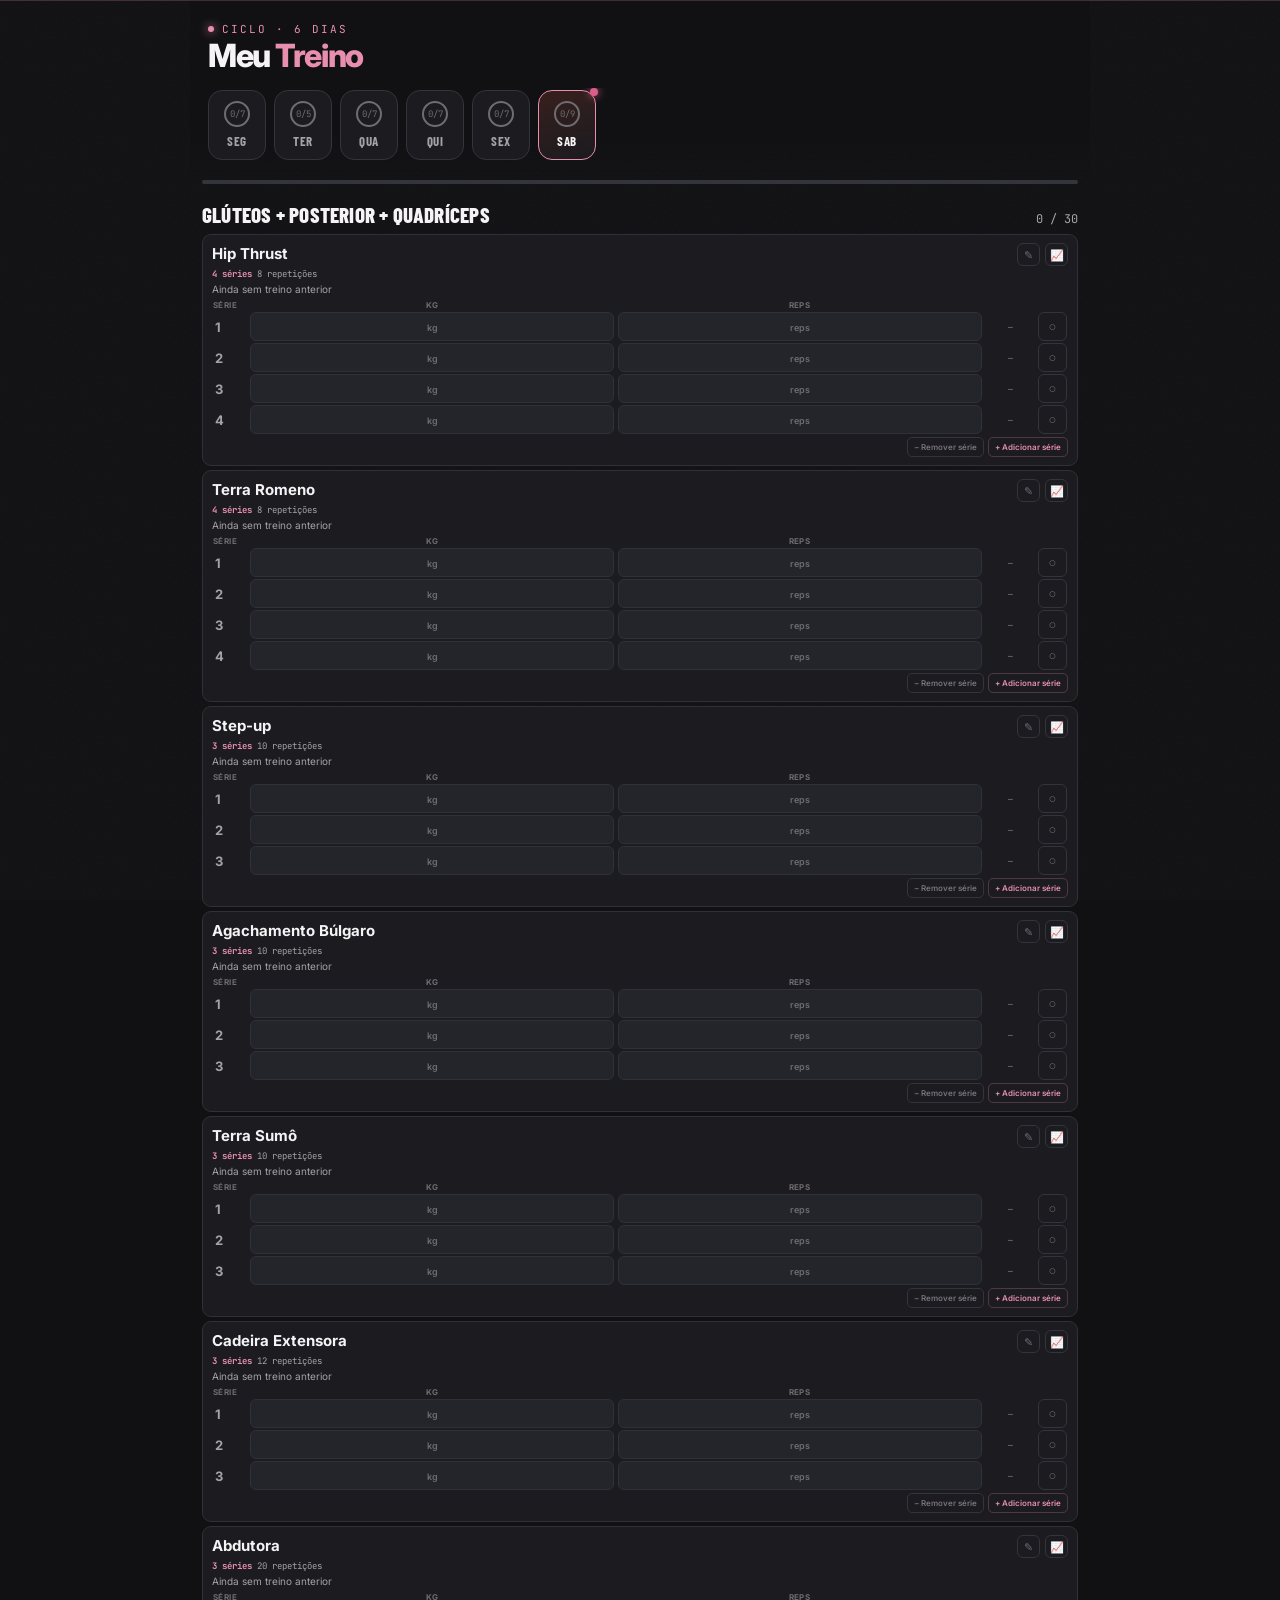
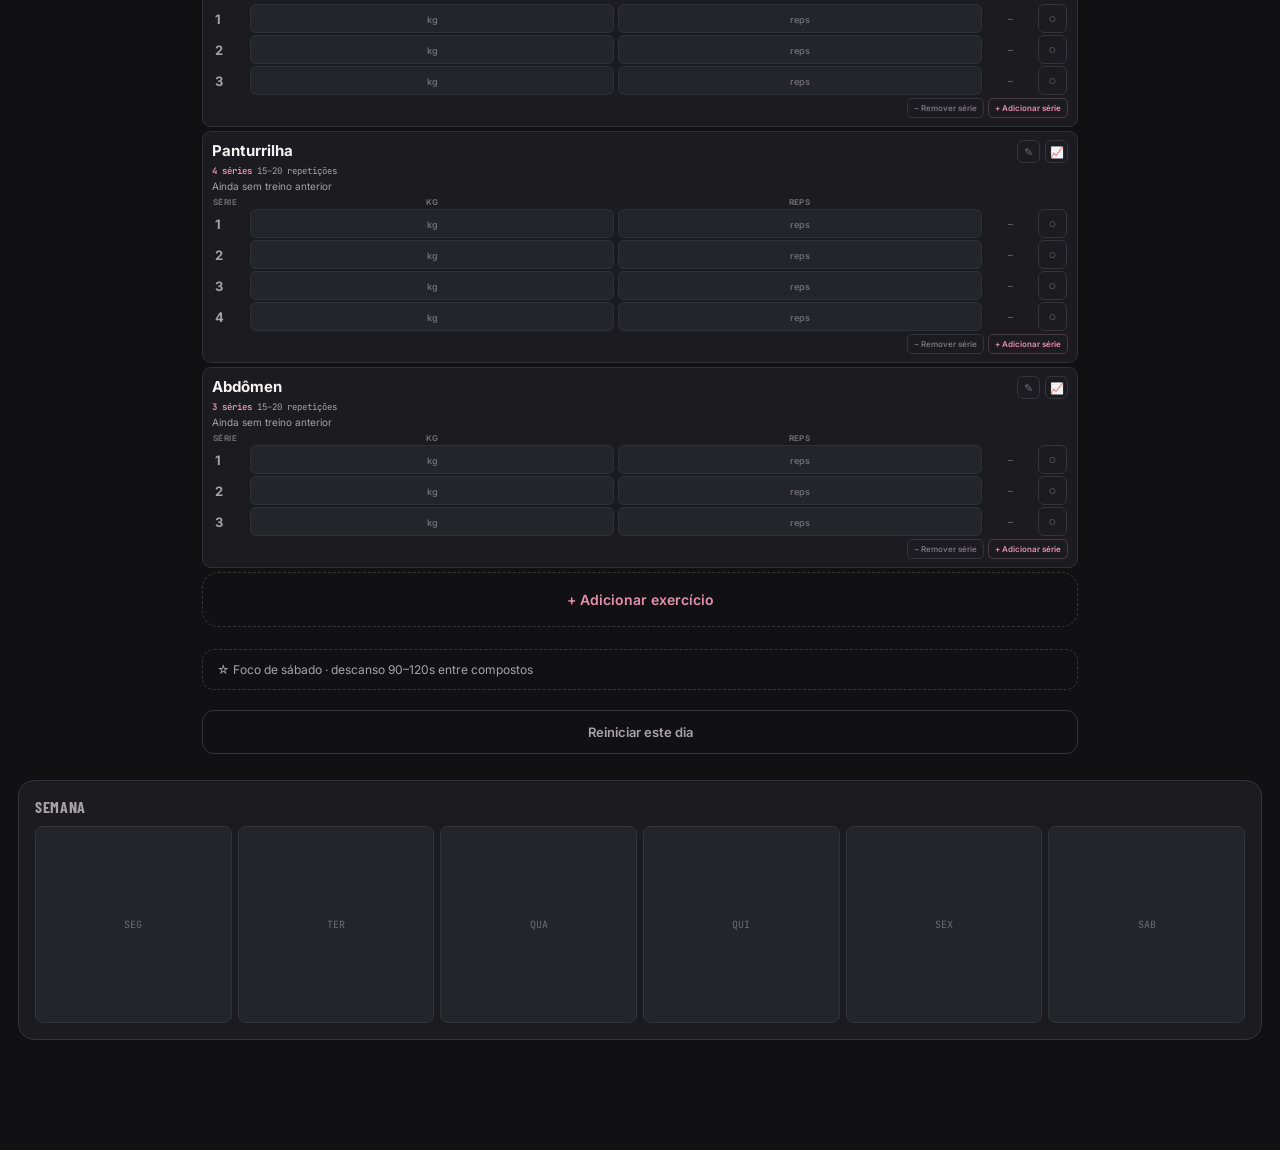
==== commit 39798680: "Teste de configuração do Git" ====
--- a/index.html
+++ b/index.html
@@ -3,7 +3,7 @@
 <head>
 <meta charset="UTF-8">
 <meta name="viewport" content="width=device-width, initial-scale=1.0, maximum-scale=1.0">
-<title>Treino — 6 Dias</title>
+<title>Treino — 7 Dias</title>
 <link rel="stylesheet" href="css/style.css">
 <link rel="preconnect" href="https://fonts.googleapis.com">
 <link href="https://fonts.googleapis.com/css2?family=Barlow+Condensed:wght@600;700;800&family=Inter:wght@400;500;600;700&family=JetBrains+Mono:wght@500;700&display=swap" rel="stylesheet">
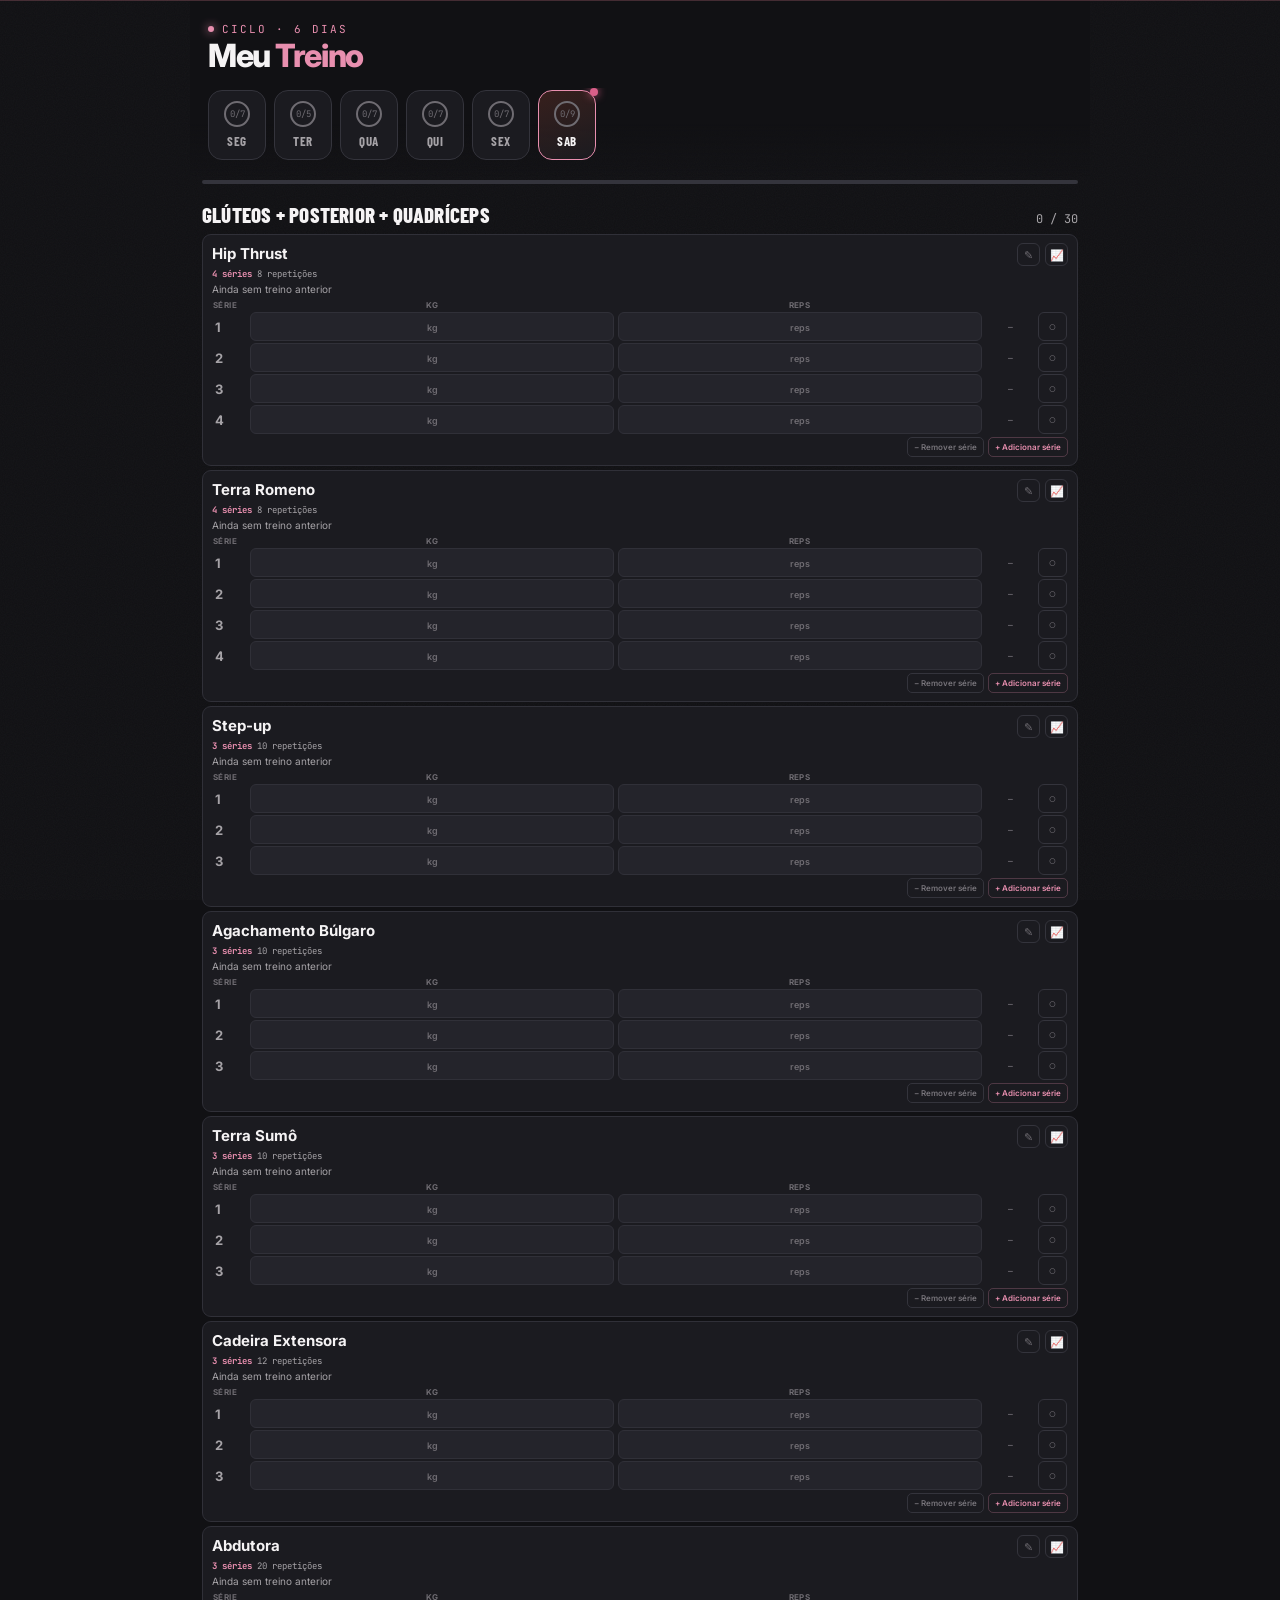
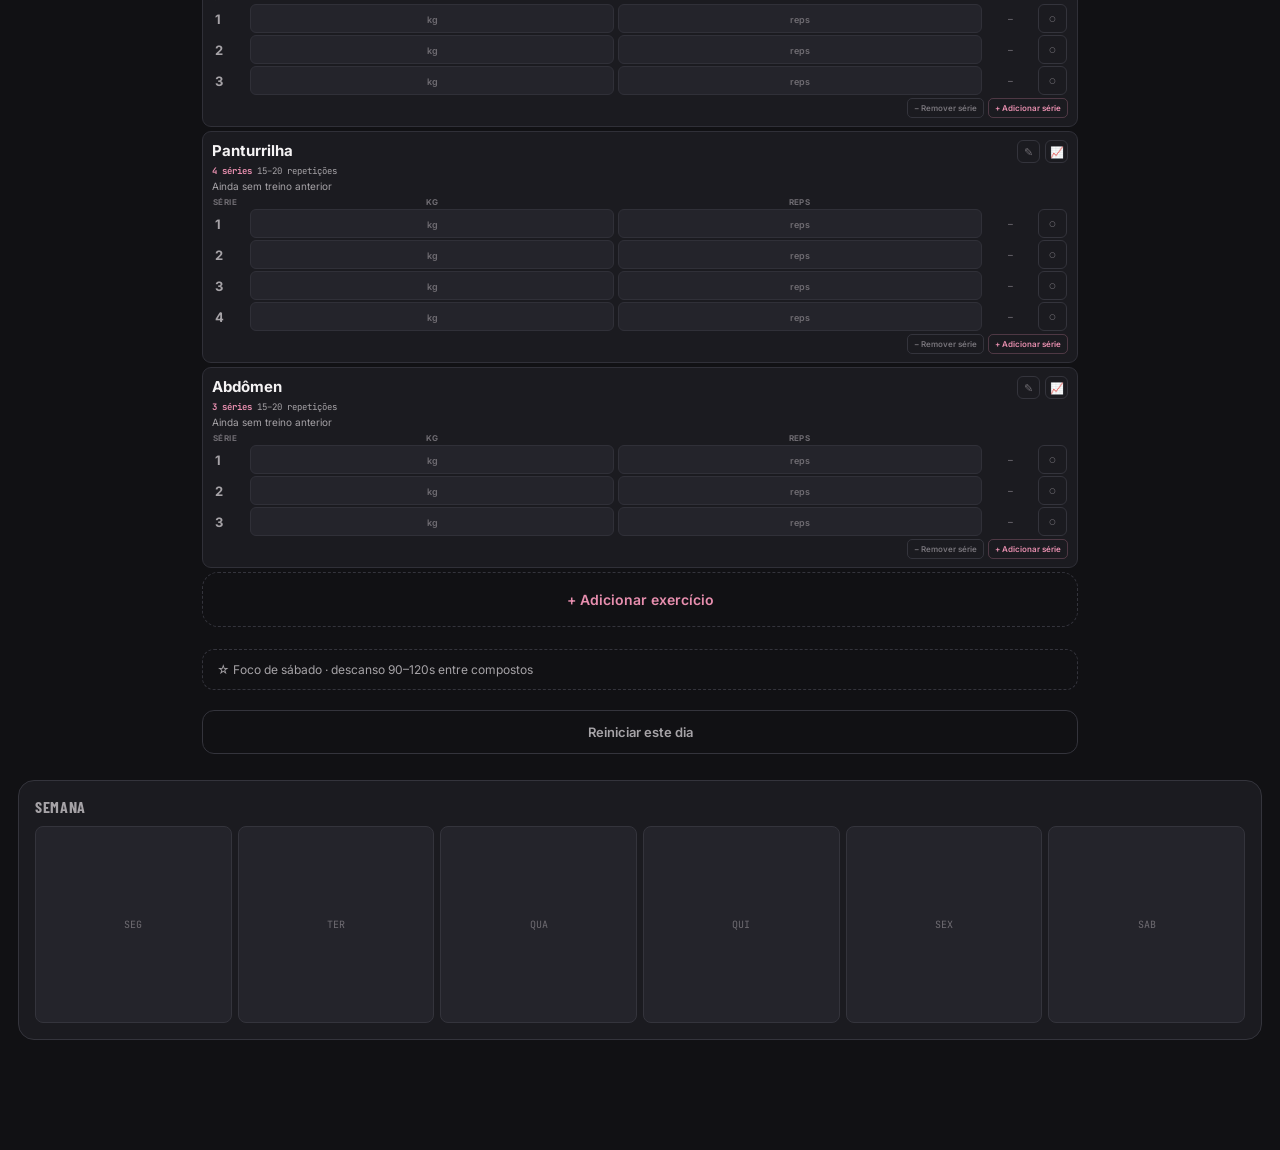
==== commit 35d4ab7d: "teste2" ====
(no text change in the page or its own stylesheets)
